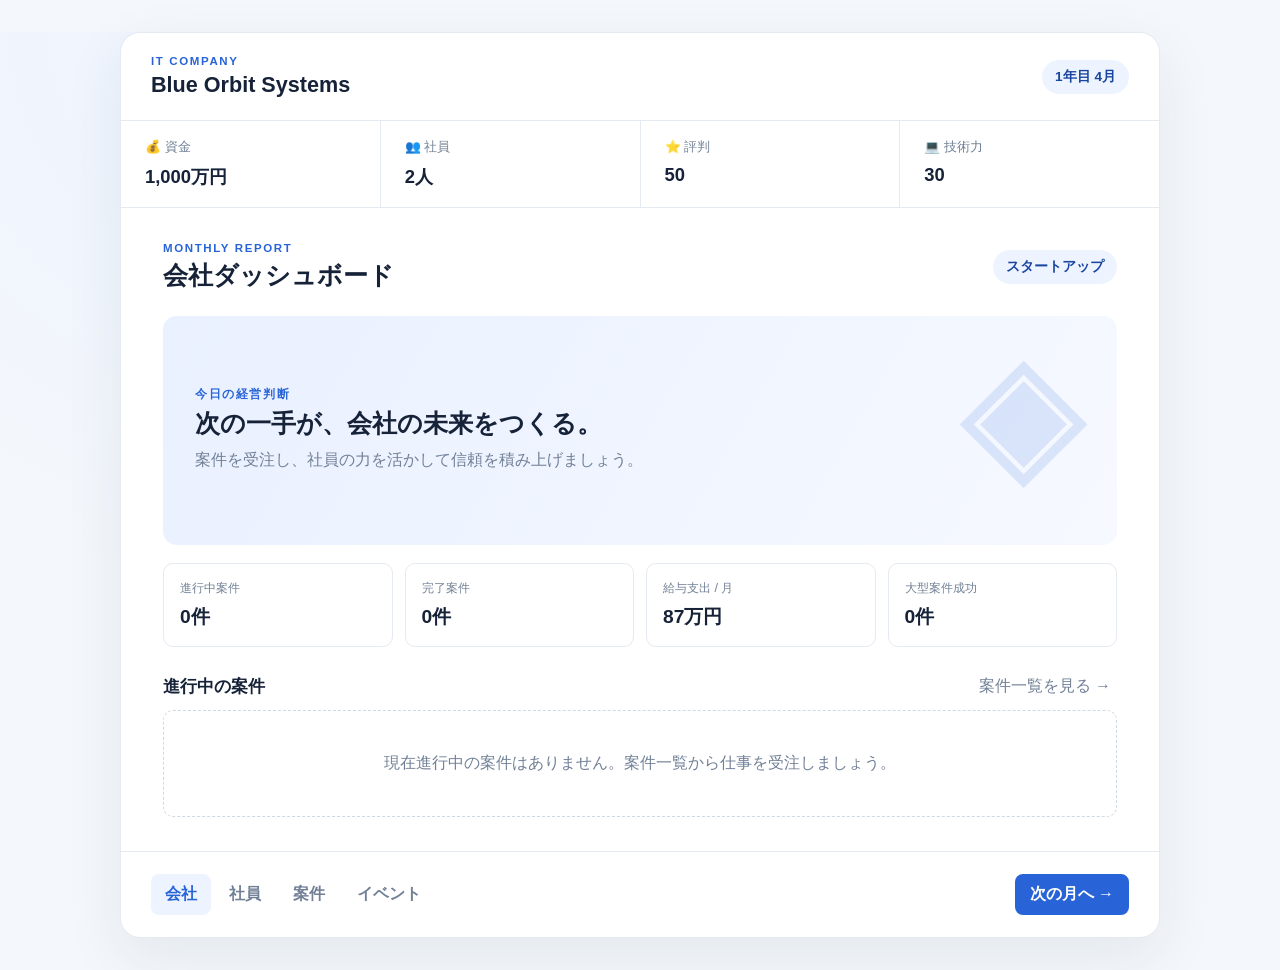
==== index.html @ 6cdd2da2 "1" ====
<!doctype html>
<html lang="ja">
<head>
  <meta charset="UTF-8">
  <meta name="viewport" content="width=device-width, initial-scale=1.0">
  <title>IT COMPANY - 会社経営シミュレーション</title>
  <link rel="stylesheet" href="css/common.css">
  <link rel="stylesheet" href="css/dashboard.css">
  <link rel="stylesheet" href="css/company.css">
  <link rel="stylesheet" href="css/employee.css">
  <link rel="stylesheet" href="css/project.css">
  <link rel="stylesheet" href="css/event.css">
</head>
<body>
  <main class="game-shell">
    <header class="topbar">
      <div>
        <p class="eyebrow">IT COMPANY</p>
        <h1 id="company-name">Blue Orbit Systems</h1>
      </div>
      <div class="date-badge" id="current-date">1年目 4月</div>
    </header>

    <section class="status-grid" aria-label="会社ステータス">
      <div class="status-card"><span>💰 資金</span><strong id="funds">---</strong></div>
      <div class="status-card"><span>👥 社員</span><strong id="employee-count">---</strong></div>
      <div class="status-card"><span>⭐ 評判</span><strong id="reputation">---</strong></div>
      <div class="status-card"><span>💻 技術力</span><strong id="technology">---</strong></div>
    </section>

    <section class="game-content">
      <div id="notification-area" class="notification-area" aria-live="polite"></div>
      <div id="main-content"></div>
    </section>

    <footer class="bottom-nav">
      <nav aria-label="メインメニュー">
        <button class="nav-button active" data-view="dashboard">会社</button>
        <button class="nav-button" data-view="employees">社員</button>
        <button class="nav-button" data-view="projects">案件</button>
        <button class="nav-button" data-view="events">イベント</button>
      </nav>
      <button id="next-month-button" class="primary-button">次の月へ <span>→</span></button>
    </footer>
  </main>
  <div id="modal-root"></div>
  <script type="module" src="js/main.js"></script>
</body>
</html>
---- css/common.css ----
:root {
  --ink: #162238;
  --muted: #718096;
  --line: #e5eaf1;
  --surface: #ffffff;
  --background: #f4f7fb;
  --primary: #2864d7;
  --primary-dark: #19479f;
  --success: #15805e;
  --warning: #b26b16;
  font-family: "Segoe UI", "Yu Gothic", sans-serif;
  color: var(--ink);
  background: var(--background);
}
* { box-sizing: border-box; }
body { margin: 0; min-width: 320px; background: radial-gradient(circle at 20% 0%, #eef4ff 0, transparent 36rem), var(--background); }
button { font: inherit; cursor: pointer; }
.game-shell { width: min(1040px, calc(100% - 32px)); margin: 32px auto; background: var(--surface); border: 1px solid var(--line); border-radius: 20px; overflow: hidden; box-shadow: 0 20px 60px #263b5b14; }
.topbar, .bottom-nav { display: flex; align-items: center; justify-content: space-between; padding: 22px 30px; }
.topbar { border-bottom: 1px solid var(--line); }
h1, h2, h3, p { margin-top: 0; }
h1 { margin-bottom: 0; font-size: 1.35rem; }
h2 { margin-bottom: 6px; font-size: 1.55rem; }
h3 { margin-bottom: 0; font-size: 1rem; }
.eyebrow { margin-bottom: 5px; color: var(--primary); font-size: .72rem; font-weight: 800; letter-spacing: .14em; }
.date-badge, .company-rank, .section-count { padding: 8px 13px; border-radius: 999px; background: #edf3ff; color: var(--primary-dark); font-size: .85rem; font-weight: 700; }
.status-grid { display: grid; grid-template-columns: repeat(4, 1fr); gap: 1px; background: var(--line); border-bottom: 1px solid var(--line); }
.status-card { display: flex; flex-direction: column; gap: 8px; padding: 18px 24px; background: var(--surface); color: var(--muted); font-size: .8rem; }
.status-card strong { color: var(--ink); font-size: 1.15rem; }
.game-content { min-height: 570px; padding: 34px 42px; }
.bottom-nav { border-top: 1px solid var(--line); gap: 20px; }
.bottom-nav nav { display: flex; gap: 4px; }
.nav-button, .text-button { border: 0; background: transparent; color: var(--muted); }
.nav-button { padding: 10px 14px; border-radius: 8px; font-weight: 700; }
.nav-button.active, .nav-button:hover { color: var(--primary); background: #edf3ff; }
.primary-button, .secondary-button { border: 0; border-radius: 8px; padding: 10px 15px; font-weight: 700; transition: .2s ease; }
.primary-button { background: var(--primary); color: #fff; }
.primary-button:hover { background: var(--primary-dark); transform: translateY(-1px); }
.primary-button:disabled { background: #cbd3df; cursor: not-allowed; transform: none; }
.secondary-button { border: 1px solid #cbd8ee; background: #f7faff; color: var(--primary-dark); }
.secondary-button:hover { background: #eaf1ff; }
.notification-area { position: fixed; z-index: 5; top: 22px; right: 22px; }
.notification { padding: 13px 18px; border-radius: 10px; color: #fff; box-shadow: 0 8px 24px #17243b2b; animation: slide-in .25s ease; }
.notification.success { background: var(--success); }.notification.warning { background: var(--warning); }.notification.info { background: var(--primary); }
.muted, small { color: var(--muted); }
.empty-state, .empty-inline { padding: 42px 20px; color: var(--muted); text-align: center; }
.empty-inline { border: 1px dashed #cfd8e6; border-radius: 10px; }
.big-icon { display: block; margin-bottom: 10px; font-size: 2rem; }
.modal-backdrop { position: fixed; z-index: 10; inset: 0; display: grid; place-items: center; padding: 20px; background: #12213b99; }
.modal-card { position: relative; width: min(470px, 100%); padding: 30px; border-radius: 16px; background: #fff; box-shadow: 0 18px 70px #0b183b4d; }
.modal-card h2 { margin-bottom: 14px; }.modal-card p { color: var(--muted); line-height: 1.7; }
.modal-close { position: absolute; top: 12px; right: 14px; border: 0; background: transparent; color: var(--muted); font-size: 1.7rem; }
.modal-image { height: 100px; margin: -30px -30px 22px; border-radius: 16px 16px 0 0; }
.choice-list { display: grid; gap: 10px; margin-top: 22px; }.choice-button { display: grid; gap: 4px; padding: 14px; border: 1px solid var(--line); border-radius: 9px; background: #fff; color: var(--ink); text-align: left; }.choice-button:hover { border-color: var(--primary); background: #f5f8ff; }.choice-button small { color: var(--muted); }
.rank { margin: 8px 0 12px; color: var(--primary); font-size: 4rem; font-weight: 900; text-align: center; }.final-card { text-align: center; }.final-stats { display: grid; grid-template-columns: repeat(2, 1fr); gap: 10px; margin: 20px 0; }.final-stats span { display: grid; gap: 4px; padding: 12px; border-radius: 8px; background: var(--background); color: var(--muted); font-size: .8rem; }.final-stats strong { color: var(--ink); font-size: 1rem; }
@keyframes slide-in { from { opacity: 0; transform: translateY(-8px); } to { opacity: 1; transform: translateY(0); } }
@media (max-width: 650px) { .game-shell { width: 100%; margin: 0; border: 0; border-radius: 0; }.topbar, .bottom-nav { padding: 18px; }.game-content { padding: 24px 18px; }.status-card { padding: 14px 10px; }.status-card span { font-size: .7rem; }.bottom-nav { align-items: stretch; flex-direction: column; }.bottom-nav nav { justify-content: space-between; }.nav-button { padding: 8px; }.bottom-nav .primary-button { width: 100%; }.notification-area { top: 10px; right: 10px; left: 10px; }.notification { text-align: center; } }
---- css/dashboard.css ----
.view-heading, .section-title, .project-heading, .card-title { display: flex; align-items: center; justify-content: space-between; gap: 14px; }
.view-heading { margin-bottom: 24px; }.view-heading h2 { margin-bottom: 0; }.section-title { margin: 28px 0 12px; }.section-title h3 { font-size: 1.05rem; }
.hero-panel { display: flex; justify-content: space-between; align-items: center; min-height: 190px; padding: 28px 32px; border-radius: 14px; background: linear-gradient(120deg, #e9f0ff, #f6f9ff); overflow: hidden; }.hero-panel p:not(.eyebrow) { max-width: 570px; margin-bottom: 0; color: var(--muted); line-height: 1.7; }.hero-mark { color: #2864d722; font-size: 8rem; font-weight: 900; }
.summary-grid { display: grid; grid-template-columns: repeat(4, 1fr); gap: 12px; margin-top: 18px; }.summary-grid > div { padding: 16px; border: 1px solid var(--line); border-radius: 10px; }.summary-grid span, .summary-grid strong { display: block; }.summary-grid span { margin-bottom: 7px; color: var(--muted); font-size: .78rem; }.summary-grid strong { font-size: 1.2rem; }
.active-project { padding: 15px; border: 1px solid var(--line); border-radius: 10px; }.project-heading span { color: var(--muted); font-size: .8rem; }.progress-track { height: 7px; margin: 12px 0 6px; overflow: hidden; border-radius: 4px; background: #e8edf5; }.progress-track span { display: block; height: 100%; border-radius: inherit; background: var(--primary); }.active-project small { font-size: .75rem; }
@media (max-width: 650px) { .summary-grid { grid-template-columns: repeat(2, 1fr); }.hero-mark { font-size: 4rem; } }
---- css/company.css ----
.section-count { background: #edf8f4; color: var(--success); }
---- css/employee.css ----
.card-list { display: grid; gap: 10px; }.employee-card, .candidate-card { display: flex; align-items: center; gap: 14px; padding: 16px; border: 1px solid var(--line); border-radius: 11px; }.candidate-card { background: #fbfcff; }.avatar { display: grid; flex: 0 0 46px; width: 46px; height: 46px; place-items: center; border-radius: 50%; background: #dce8ff; color: var(--primary-dark); font-weight: 800; font-size: 1.25rem; }.avatar.candidate { background: #e7f4ee; color: var(--success); }.employee-main { min-width: 0; flex: 1; }.card-title { justify-content: flex-start; }.card-title span { color: var(--muted); font-size: .78rem; }.stat-line { display: flex; flex-wrap: wrap; gap: 10px; margin: 8px 0; color: var(--muted); font-size: .75rem; }.hire-button { white-space: nowrap; }
---- css/project.css ----
.project-list { display: grid; grid-template-columns: repeat(2, 1fr); gap: 16px; }.project-card { overflow: hidden; border: 1px solid var(--line); border-radius: 12px; background: #fff; }.project-art { height: 105px; }.image-placeholder { display: grid; place-items: center; background: linear-gradient(135deg, #dce8ff, #eff4ff); color: #6185cb; font-size: .7rem; font-weight: 800; letter-spacing: .15em; }.project-body { padding: 18px; }.project-body p { min-height: 46px; color: var(--muted); font-size: .86rem; line-height: 1.6; }.difficulty { color: #e49b27; letter-spacing: 2px; }.requirements { display: grid; grid-template-columns: repeat(2, 1fr); gap: 8px; margin: 15px 0; color: var(--muted); font-size: .75rem; }.requirements strong { display: block; margin-top: 3px; color: var(--ink); }.accept-button { width: 100%; }
@media (max-width: 700px) { .project-list { grid-template-columns: 1fr; } }
---- css/event.css ----
.event-log { display: grid; gap: 0; }.event-log-item { display: grid; grid-template-columns: 16px 1fr auto; gap: 14px; padding: 18px 0; border-bottom: 1px solid var(--line); }.event-log-item p { margin: 5px 0 0; color: var(--muted); font-size: .85rem; }.event-log-item time { color: var(--muted); font-size: .75rem; }.event-dot { width: 10px; height: 10px; margin-top: 5px; border-radius: 50%; background: var(--primary); box-shadow: 0 0 0 5px #e7efff; }
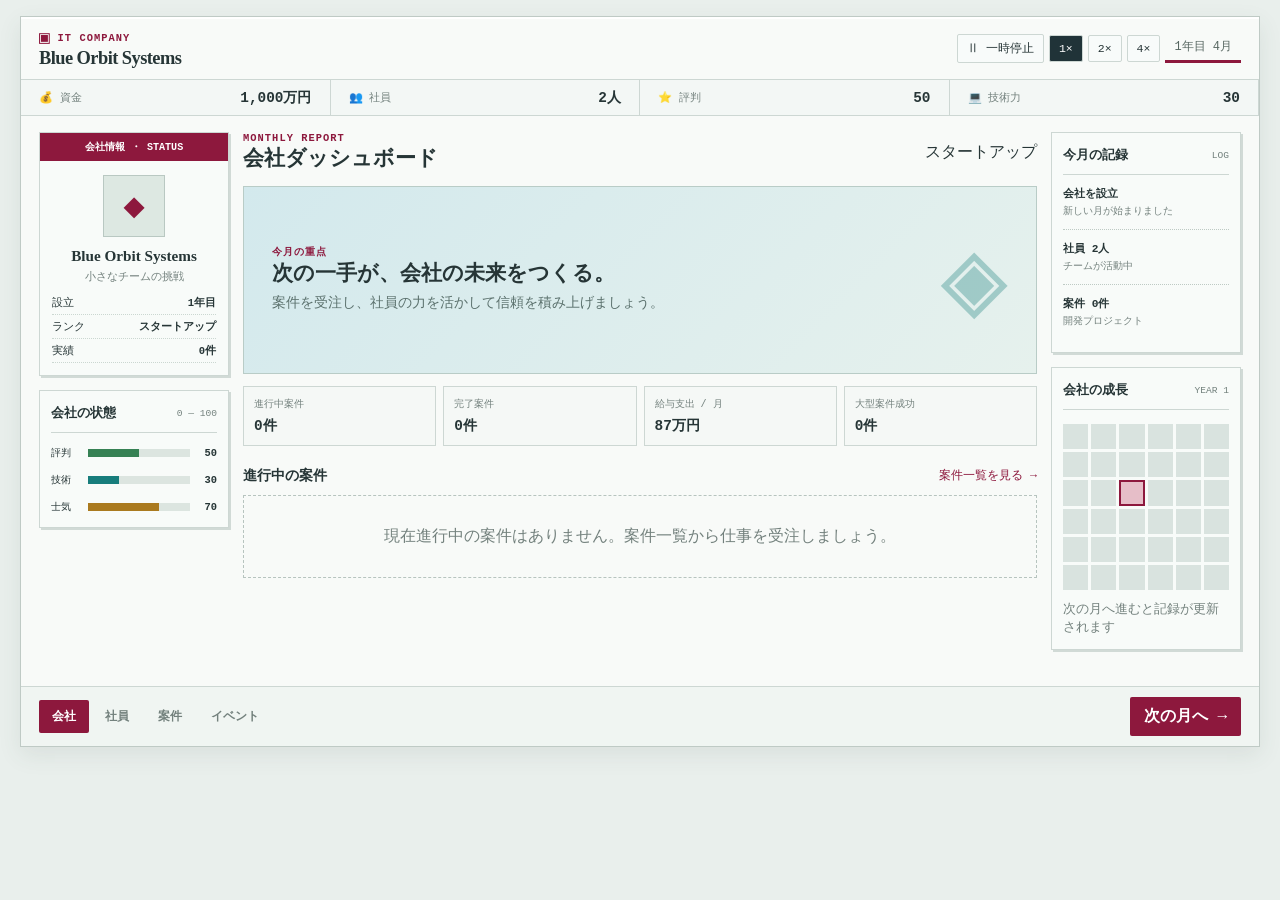
==== commit 6cc0ba62: "プロトタイプ" ====
--- a/index.html
+++ b/index.html
@@ -15,10 +15,16 @@
   <main class="game-shell">
     <header class="topbar">
       <div>
-        <p class="eyebrow">IT COMPANY</p>
+        <div class="brand-line"><span class="brand-mark">▣</span><p class="eyebrow">IT COMPANY</p></div>
         <h1 id="company-name">Blue Orbit Systems</h1>
       </div>
-      <div class="date-badge" id="current-date">1年目 4月</div>
+      <div class="topbar-controls">
+        <button class="control-button" type="button">Ⅱ 一時停止</button>
+        <button class="speed-button active" type="button">1×</button>
+        <button class="speed-button" type="button">2×</button>
+        <button class="speed-button" type="button">4×</button>
+        <span class="date-badge" id="current-date">1年目 4月</span>
+      </div>
     </header>
 
     <section class="status-grid" aria-label="会社ステータス">
--- a/css/common.css
+++ b/css/common.css
@@ -1,57 +1,32 @@
 :root {
-  --ink: #162238;
-  --muted: #718096;
-  --line: #e5eaf1;
-  --surface: #ffffff;
-  --background: #f4f7fb;
-  --primary: #2864d7;
-  --primary-dark: #19479f;
-  --success: #15805e;
-  --warning: #b26b16;
-  font-family: "Segoe UI", "Yu Gothic", sans-serif;
+  --ink: #263536;
+  --muted: #73817d;
+  --line: #cdd7d3;
+  --surface: #f8faf8;
+  --background: #e9efec;
+  --primary: #8d183d;
+  --primary-dark: #68102d;
+  --teal: #177d7c;
+  --green: #368154;
+  --gold: #aa7a1f;
+  font-family: "Courier New", "Yu Gothic", monospace;
   color: var(--ink);
   background: var(--background);
 }
 * { box-sizing: border-box; }
-body { margin: 0; min-width: 320px; background: radial-gradient(circle at 20% 0%, #eef4ff 0, transparent 36rem), var(--background); }
+body { margin: 0; min-width: 320px; background: var(--background); }
 button { font: inherit; cursor: pointer; }
-.game-shell { width: min(1040px, calc(100% - 32px)); margin: 32px auto; background: var(--surface); border: 1px solid var(--line); border-radius: 20px; overflow: hidden; box-shadow: 0 20px 60px #263b5b14; }
-.topbar, .bottom-nav { display: flex; align-items: center; justify-content: space-between; padding: 22px 30px; }
-.topbar { border-bottom: 1px solid var(--line); }
-h1, h2, h3, p { margin-top: 0; }
-h1 { margin-bottom: 0; font-size: 1.35rem; }
-h2 { margin-bottom: 6px; font-size: 1.55rem; }
-h3 { margin-bottom: 0; font-size: 1rem; }
-.eyebrow { margin-bottom: 5px; color: var(--primary); font-size: .72rem; font-weight: 800; letter-spacing: .14em; }
-.date-badge, .company-rank, .section-count { padding: 8px 13px; border-radius: 999px; background: #edf3ff; color: var(--primary-dark); font-size: .85rem; font-weight: 700; }
-.status-grid { display: grid; grid-template-columns: repeat(4, 1fr); gap: 1px; background: var(--line); border-bottom: 1px solid var(--line); }
-.status-card { display: flex; flex-direction: column; gap: 8px; padding: 18px 24px; background: var(--surface); color: var(--muted); font-size: .8rem; }
-.status-card strong { color: var(--ink); font-size: 1.15rem; }
-.game-content { min-height: 570px; padding: 34px 42px; }
-.bottom-nav { border-top: 1px solid var(--line); gap: 20px; }
-.bottom-nav nav { display: flex; gap: 4px; }
-.nav-button, .text-button { border: 0; background: transparent; color: var(--muted); }
-.nav-button { padding: 10px 14px; border-radius: 8px; font-weight: 700; }
-.nav-button.active, .nav-button:hover { color: var(--primary); background: #edf3ff; }
-.primary-button, .secondary-button { border: 0; border-radius: 8px; padding: 10px 15px; font-weight: 700; transition: .2s ease; }
-.primary-button { background: var(--primary); color: #fff; }
-.primary-button:hover { background: var(--primary-dark); transform: translateY(-1px); }
-.primary-button:disabled { background: #cbd3df; cursor: not-allowed; transform: none; }
-.secondary-button { border: 1px solid #cbd8ee; background: #f7faff; color: var(--primary-dark); }
-.secondary-button:hover { background: #eaf1ff; }
-.notification-area { position: fixed; z-index: 5; top: 22px; right: 22px; }
-.notification { padding: 13px 18px; border-radius: 10px; color: #fff; box-shadow: 0 8px 24px #17243b2b; animation: slide-in .25s ease; }
-.notification.success { background: var(--success); }.notification.warning { background: var(--warning); }.notification.info { background: var(--primary); }
-.muted, small { color: var(--muted); }
-.empty-state, .empty-inline { padding: 42px 20px; color: var(--muted); text-align: center; }
-.empty-inline { border: 1px dashed #cfd8e6; border-radius: 10px; }
-.big-icon { display: block; margin-bottom: 10px; font-size: 2rem; }
-.modal-backdrop { position: fixed; z-index: 10; inset: 0; display: grid; place-items: center; padding: 20px; background: #12213b99; }
-.modal-card { position: relative; width: min(470px, 100%); padding: 30px; border-radius: 16px; background: #fff; box-shadow: 0 18px 70px #0b183b4d; }
-.modal-card h2 { margin-bottom: 14px; }.modal-card p { color: var(--muted); line-height: 1.7; }
-.modal-close { position: absolute; top: 12px; right: 14px; border: 0; background: transparent; color: var(--muted); font-size: 1.7rem; }
-.modal-image { height: 100px; margin: -30px -30px 22px; border-radius: 16px 16px 0 0; }
-.choice-list { display: grid; gap: 10px; margin-top: 22px; }.choice-button { display: grid; gap: 4px; padding: 14px; border: 1px solid var(--line); border-radius: 9px; background: #fff; color: var(--ink); text-align: left; }.choice-button:hover { border-color: var(--primary); background: #f5f8ff; }.choice-button small { color: var(--muted); }
-.rank { margin: 8px 0 12px; color: var(--primary); font-size: 4rem; font-weight: 900; text-align: center; }.final-card { text-align: center; }.final-stats { display: grid; grid-template-columns: repeat(2, 1fr); gap: 10px; margin: 20px 0; }.final-stats span { display: grid; gap: 4px; padding: 12px; border-radius: 8px; background: var(--background); color: var(--muted); font-size: .8rem; }.final-stats strong { color: var(--ink); font-size: 1rem; }
-@keyframes slide-in { from { opacity: 0; transform: translateY(-8px); } to { opacity: 1; transform: translateY(0); } }
-@media (max-width: 650px) { .game-shell { width: 100%; margin: 0; border: 0; border-radius: 0; }.topbar, .bottom-nav { padding: 18px; }.game-content { padding: 24px 18px; }.status-card { padding: 14px 10px; }.status-card span { font-size: .7rem; }.bottom-nav { align-items: stretch; flex-direction: column; }.bottom-nav nav { justify-content: space-between; }.nav-button { padding: 8px; }.bottom-nav .primary-button { width: 100%; }.notification-area { top: 10px; right: 10px; left: 10px; }.notification { text-align: center; } }+.game-shell { width: min(1240px, calc(100% - 28px)); margin: 16px auto; background: var(--surface); border: 1px solid #bfcac5; box-shadow: 0 2px 0 #fff inset, 0 8px 22px #40504a18; }
+.topbar, .bottom-nav { display: flex; align-items: center; justify-content: space-between; padding: 10px 18px; }
+.topbar { min-height: 56px; border-bottom: 1px solid var(--line); }
+.brand-line { display: flex; align-items: center; gap: 8px; }.brand-mark { color: var(--primary); font-size: 1.1rem; }.topbar h1 { margin: 0; font-family: Georgia, serif; font-size: 1.15rem; letter-spacing: -.03em; }.eyebrow { margin: 0; color: var(--primary); font-size: .65rem; font-weight: 700; letter-spacing: .1em; }
+.topbar-controls { display: flex; align-items: center; gap: 5px; }.control-button, .speed-button { padding: 6px 9px; border: 1px solid var(--line); border-radius: 2px; background: #f8fbfa; color: var(--ink); font-size: .72rem; }.speed-button.active, .control-button:hover { background: #203338; color: #fff; }.date-badge { padding: 5px 9px; border-bottom: 3px solid var(--primary); color: #586762; font-size: .75rem; }
+h1, h2, h3, p { margin-top: 0; } h2 { margin-bottom: 4px; font-family: Georgia, serif; font-size: 1.32rem; } h3 { margin-bottom: 0; font-size: .9rem; }
+.status-grid { display: grid; grid-template-columns: repeat(4, 1fr); border-bottom: 1px solid var(--line); }.status-card { display: grid; grid-template-columns: 1fr auto; align-items: center; padding: 8px 18px; border-right: 1px solid var(--line); background: #f3f7f5; color: var(--muted); font-size: .7rem; }.status-card strong { color: var(--ink); font-size: .9rem; }
+.game-content { min-height: 570px; padding: 16px 18px 24px; }.bottom-nav { border-top: 1px solid var(--line); background: #f0f5f2; gap: 16px; }.bottom-nav nav { display: flex; gap: 3px; }.nav-button, .text-button { border: 0; background: transparent; color: var(--muted); }.nav-button { padding: 8px 13px; border-radius: 2px; font-size: .78rem; font-weight: 700; }.nav-button.active, .nav-button:hover { color: #fff; background: var(--primary); }
+.primary-button, .secondary-button { border: 1px solid transparent; border-radius: 2px; padding: 8px 13px; font-weight: 700; transition: .15s ease; }.primary-button { background: var(--primary); color: #fff; }.primary-button:hover { background: var(--primary-dark); }.primary-button:disabled { background: #c6cfcb; cursor: not-allowed; }.secondary-button { border-color: #aebdb7; background: #f7faf8; color: var(--primary-dark); }
+.notification-area { position: fixed; z-index: 5; top: 16px; right: 16px; }.notification { padding: 11px 15px; border: 2px solid #fff; color: #fff; box-shadow: 3px 3px 0 #37494266; animation: slide-in .2s ease; }.notification.success { background: var(--green); }.notification.warning { background: var(--gold); }.notification.info { background: var(--teal); }
+.muted, small { color: var(--muted); }.empty-state, .empty-inline { padding: 30px 16px; color: var(--muted); text-align: center; }.empty-inline { border: 1px dashed #b7c4bf; }.big-icon { display: block; margin-bottom: 10px; font-size: 2rem; }
+.modal-backdrop { position: fixed; z-index: 10; inset: 0; display: grid; place-items: center; padding: 20px; background: #233432b8; }.modal-card { position: relative; width: min(470px, 100%); padding: 26px; border: 1px solid var(--line); background: #f8fbf9; box-shadow: 5px 5px 0 #20343155; }.modal-card p { color: var(--muted); line-height: 1.7; }.modal-close { position: absolute; top: 8px; right: 10px; border: 0; background: transparent; color: var(--muted); font-size: 1.5rem; }.modal-image { height: 85px; margin: -26px -26px 18px; }.choice-list { display: grid; gap: 8px; margin-top: 18px; }.choice-button { display: grid; gap: 4px; padding: 12px; border: 1px solid var(--line); background: #fff; color: var(--ink); text-align: left; }.choice-button:hover { border-color: var(--primary); background: #fff5f7; }.rank { margin: 8px 0 12px; color: var(--primary); font-size: 4rem; font-weight: 900; text-align: center; }.final-card { text-align: center; }.final-stats { display: grid; grid-template-columns: repeat(2, 1fr); gap: 8px; margin: 18px 0; }.final-stats span { display: grid; gap: 4px; padding: 10px; background: #e9f0ed; color: var(--muted); font-size: .75rem; }.final-stats strong { color: var(--ink); }
+@keyframes slide-in { from { opacity: 0; transform: translateY(-6px); } to { opacity: 1; transform: translateY(0); } }
+@media (max-width: 700px) { .game-shell { width: 100%; margin: 0; border-width: 0; }.topbar, .bottom-nav { padding: 10px; }.topbar-controls { gap: 2px; }.control-button { display: none; }.status-card { padding: 8px 6px; }.status-card span { font-size: .62rem; }.game-content { padding: 12px 10px 18px; }.bottom-nav { align-items: stretch; flex-direction: column; }.bottom-nav nav { justify-content: space-between; }.nav-button { padding: 8px 6px; }.bottom-nav .primary-button { width: 100%; } }
--- a/css/dashboard.css
+++ b/css/dashboard.css
@@ -1,6 +1,7 @@
-.view-heading, .section-title, .project-heading, .card-title { display: flex; align-items: center; justify-content: space-between; gap: 14px; }
-.view-heading { margin-bottom: 24px; }.view-heading h2 { margin-bottom: 0; }.section-title { margin: 28px 0 12px; }.section-title h3 { font-size: 1.05rem; }
-.hero-panel { display: flex; justify-content: space-between; align-items: center; min-height: 190px; padding: 28px 32px; border-radius: 14px; background: linear-gradient(120deg, #e9f0ff, #f6f9ff); overflow: hidden; }.hero-panel p:not(.eyebrow) { max-width: 570px; margin-bottom: 0; color: var(--muted); line-height: 1.7; }.hero-mark { color: #2864d722; font-size: 8rem; font-weight: 900; }
-.summary-grid { display: grid; grid-template-columns: repeat(4, 1fr); gap: 12px; margin-top: 18px; }.summary-grid > div { padding: 16px; border: 1px solid var(--line); border-radius: 10px; }.summary-grid span, .summary-grid strong { display: block; }.summary-grid span { margin-bottom: 7px; color: var(--muted); font-size: .78rem; }.summary-grid strong { font-size: 1.2rem; }
-.active-project { padding: 15px; border: 1px solid var(--line); border-radius: 10px; }.project-heading span { color: var(--muted); font-size: .8rem; }.progress-track { height: 7px; margin: 12px 0 6px; overflow: hidden; border-radius: 4px; background: #e8edf5; }.progress-track span { display: block; height: 100%; border-radius: inherit; background: var(--primary); }.active-project small { font-size: .75rem; }
-@media (max-width: 650px) { .summary-grid { grid-template-columns: repeat(2, 1fr); }.hero-mark { font-size: 4rem; } }+.view-heading, .section-title, .project-heading, .card-title { display: flex; align-items: center; justify-content: space-between; gap: 12px; }.view-heading { margin-bottom: 14px; }.view-heading h2 { margin-bottom: 0; }.section-title { margin: 20px 0 10px; }.section-title h3 { font-size: .9rem; }.text-button { padding: 0; color: var(--primary); font-size: .73rem; }
+.dashboard-layout { display: grid; grid-template-columns: 190px minmax(0, 1fr) 190px; gap: 14px; }.dashboard-side { display: grid; align-content: start; gap: 14px; }.dashboard-center { min-width: 0; }.pixel-panel { border: 1px solid var(--line); background: #f8fbf9; box-shadow: 2px 2px 0 #d1dad6; }.panel-ribbon { padding: 7px 9px; background: var(--primary); color: #fff; font-size: .63rem; font-weight: 700; }.company-panel { padding-bottom: 12px; text-align: center; }.company-panel h3 { font-family: Georgia, serif; font-size: .95rem; }.company-panel p { margin: 5px 0 12px; font-size: .68rem; }.company-emblem { display: grid; width: 62px; height: 62px; margin: 14px auto 10px; place-items: center; border: 1px solid #b9c8c2; background: #dde8e2; color: var(--primary); font-size: 2.2rem; }.mini-facts { display: grid; gap: 5px; padding: 0 12px; text-align: left; font-size: .66rem; }.mini-facts span { display: flex; justify-content: space-between; border-bottom: 1px dotted #cbd7d1; padding-bottom: 4px; }.mini-facts b { color: var(--ink); }
+.pixel-panel:not(.company-panel) { padding: 13px 11px; }.panel-title { display: flex; align-items: center; justify-content: space-between; padding-bottom: 10px; border-bottom: 1px solid var(--line); }.panel-title h3 { font-size: .82rem; }.panel-title small { font-size: .6rem; }.meter-row { display: grid; grid-template-columns: 32px 1fr 22px; align-items: center; gap: 5px; margin-top: 13px; font-size: .63rem; }.meter { height: 8px; background: #dce5e0; }.meter i { display: block; height: 100%; background: var(--green); }.meter.teal i { background: var(--teal); }.meter.gold i { background: var(--gold); }.meter-row b { font-size: .65rem; text-align: right; }
+.hero-panel { display: flex; justify-content: space-between; align-items: center; min-height: 155px; padding: 24px 28px; border: 1px solid #b9ccc7; background: linear-gradient(135deg, #d3e9ed, #e6f1ed); overflow: hidden; }.hero-panel p:not(.eyebrow) { max-width: 460px; margin-bottom: 0; color: #5b716d; font-family: Georgia, serif; font-size: .85rem; line-height: 1.7; }.hero-mark { color: #177d7c55; font-size: 7rem; font-weight: 900; }.summary-grid { display: grid; grid-template-columns: repeat(4, 1fr); gap: 7px; margin-top: 12px; }.summary-grid > div { padding: 10px; border: 1px solid var(--line); background: #f5f8f6; }.summary-grid span, .summary-grid strong { display: block; }.summary-grid span { margin-bottom: 5px; color: var(--muted); font-size: .63rem; }.summary-grid strong { font-size: .9rem; }
+.active-project { padding: 12px; border: 1px solid var(--line); background: #fbfcfa; }.project-heading span { color: var(--muted); font-size: .68rem; }.progress-track { height: 7px; margin: 10px 0 5px; overflow: hidden; background: #dde6e1; }.progress-track span { display: block; height: 100%; background: var(--teal); }.active-project small { font-size: .65rem; }.log-entry { display: grid; gap: 3px; padding: 11px 0; border-bottom: 1px dotted #becac4; }.log-entry:last-child { border-bottom: 0; }.log-entry b { font-size: .7rem; }.log-entry span { color: var(--muted); font-size: .62rem; }.pixel-map { display: grid; grid-template-columns: repeat(6, 1fr); gap: 3px; margin: 14px 0 10px; }.pixel-map i { aspect-ratio: 1; background: #d9e3df; }.pixel-map i.selected { border: 2px solid var(--primary); background: #e6bec8; }
+@media (max-width: 920px) { .dashboard-layout { grid-template-columns: 150px minmax(0, 1fr); }.right-side { display: none; } }
+@media (max-width: 650px) { .dashboard-layout { display: block; }.left-side { display: none; }.summary-grid { grid-template-columns: repeat(2, 1fr); }.hero-mark { font-size: 4rem; } }
--- a/css/employee.css
+++ b/css/employee.css
@@ -1 +1 @@
-.card-list { display: grid; gap: 10px; }.employee-card, .candidate-card { display: flex; align-items: center; gap: 14px; padding: 16px; border: 1px solid var(--line); border-radius: 11px; }.candidate-card { background: #fbfcff; }.avatar { display: grid; flex: 0 0 46px; width: 46px; height: 46px; place-items: center; border-radius: 50%; background: #dce8ff; color: var(--primary-dark); font-weight: 800; font-size: 1.25rem; }.avatar.candidate { background: #e7f4ee; color: var(--success); }.employee-main { min-width: 0; flex: 1; }.card-title { justify-content: flex-start; }.card-title span { color: var(--muted); font-size: .78rem; }.stat-line { display: flex; flex-wrap: wrap; gap: 10px; margin: 8px 0; color: var(--muted); font-size: .75rem; }.hire-button { white-space: nowrap; }+.card-list { display: grid; gap: 8px; }.employee-card, .candidate-card { display: flex; align-items: center; gap: 14px; padding: 13px; border: 1px solid var(--line); background: #fbfcfa; }.candidate-card { background: #f4f8f5; }.avatar { display: grid; flex: 0 0 42px; width: 42px; height: 42px; place-items: center; border: 1px solid #b7c8c0; border-radius: 2px; background: #dce8df; color: var(--primary-dark); font-weight: 800; font-size: 1.1rem; }.avatar.candidate { background: #e7f4ee; color: var(--success); }.employee-main { min-width: 0; flex: 1; }.card-title { justify-content: flex-start; }.card-title span { color: var(--muted); font-size: .72rem; }.stat-line { display: flex; flex-wrap: wrap; gap: 10px; margin: 7px 0; color: var(--muted); font-size: .68rem; }.hire-button { white-space: nowrap; }
--- a/css/project.css
+++ b/css/project.css
@@ -1,2 +1,2 @@
-.project-list { display: grid; grid-template-columns: repeat(2, 1fr); gap: 16px; }.project-card { overflow: hidden; border: 1px solid var(--line); border-radius: 12px; background: #fff; }.project-art { height: 105px; }.image-placeholder { display: grid; place-items: center; background: linear-gradient(135deg, #dce8ff, #eff4ff); color: #6185cb; font-size: .7rem; font-weight: 800; letter-spacing: .15em; }.project-body { padding: 18px; }.project-body p { min-height: 46px; color: var(--muted); font-size: .86rem; line-height: 1.6; }.difficulty { color: #e49b27; letter-spacing: 2px; }.requirements { display: grid; grid-template-columns: repeat(2, 1fr); gap: 8px; margin: 15px 0; color: var(--muted); font-size: .75rem; }.requirements strong { display: block; margin-top: 3px; color: var(--ink); }.accept-button { width: 100%; }
+.project-list { display: grid; grid-template-columns: repeat(2, 1fr); gap: 12px; }.project-card { overflow: hidden; border: 1px solid var(--line); background: #fff; }.project-art { height: 92px; }.image-placeholder { display: grid; place-items: center; background: linear-gradient(135deg, #d5e7e9, #eef4ef); color: #438080; font-size: .65rem; font-weight: 800; letter-spacing: .15em; }.project-body { padding: 14px; }.project-body p { min-height: 42px; color: var(--muted); font-size: .76rem; line-height: 1.6; }.difficulty { color: #b07a20; letter-spacing: 2px; }.requirements { display: grid; grid-template-columns: repeat(2, 1fr); gap: 7px; margin: 13px 0; color: var(--muted); font-size: .68rem; }.requirements strong { display: block; margin-top: 3px; color: var(--ink); }.accept-button { width: 100%; }
 @media (max-width: 700px) { .project-list { grid-template-columns: 1fr; } }
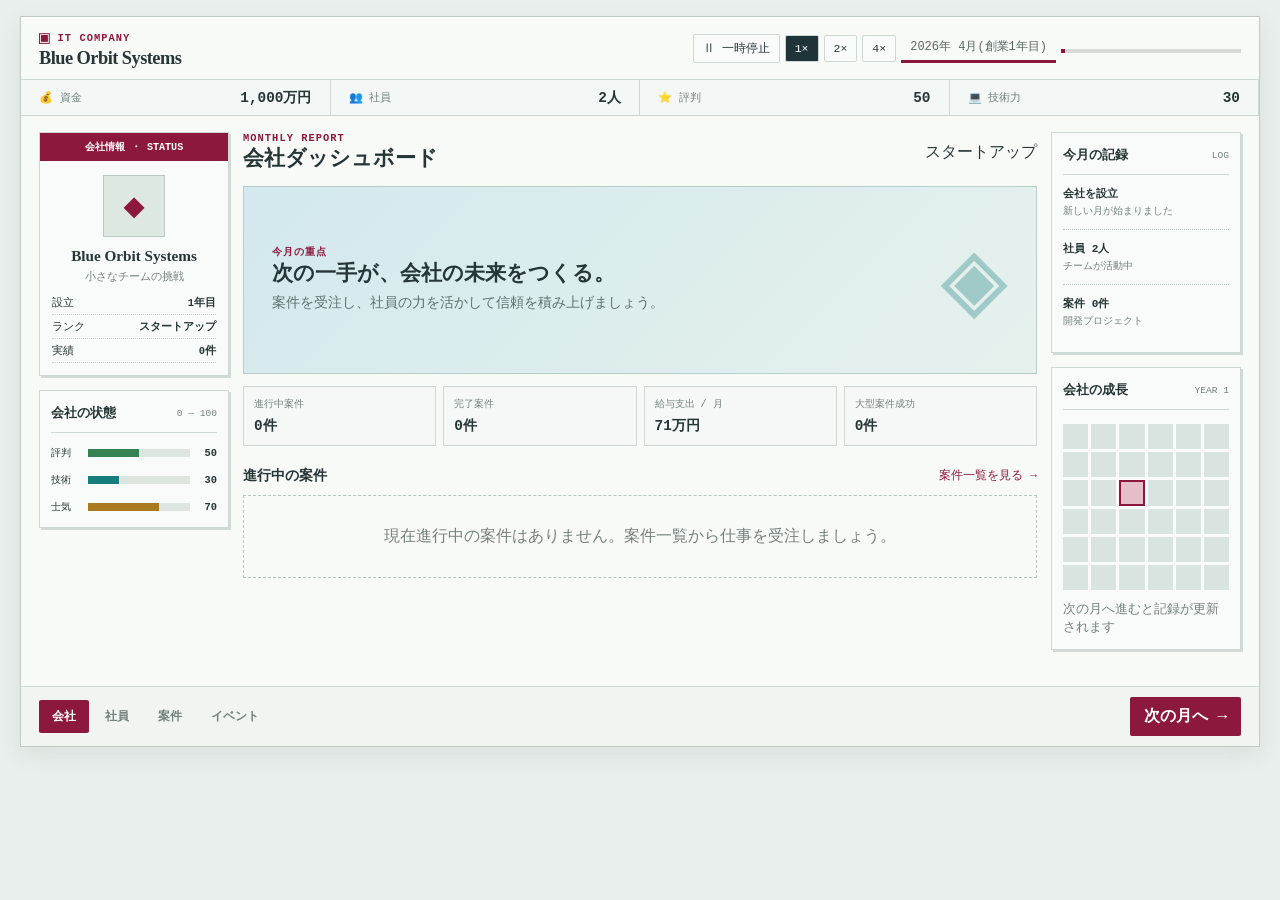
==== commit 0ca815c4: "時間経過の追加１" ====
--- a/index.html
+++ b/index.html
@@ -19,11 +19,12 @@
         <h1 id="company-name">Blue Orbit Systems</h1>
       </div>
       <div class="topbar-controls">
-        <button class="control-button" type="button">Ⅱ 一時停止</button>
-        <button class="speed-button active" type="button">1×</button>
-        <button class="speed-button" type="button">2×</button>
-        <button class="speed-button" type="button">4×</button>
-        <span class="date-badge" id="current-date">1年目 4月</span>
+        <button id="pause-button" class="control-button" type="button">Ⅱ 一時停止</button>
+        <button id="speed-1" class="speed-button active" type="button">1×</button>
+        <button id="speed-2" class="speed-button" type="button">2×</button>
+        <button id="speed-4" class="speed-button" type="button">4×</button>
+        <span id="current-date" class="date-badge">1年目 4月</span>
+        <div id="time-progress"><div id="time-progress-fill"></div></div>
       </div>
     </header>
 
--- a/css/common.css
+++ b/css/common.css
@@ -30,3 +30,18 @@
 .modal-backdrop { position: fixed; z-index: 10; inset: 0; display: grid; place-items: center; padding: 20px; background: #233432b8; }.modal-card { position: relative; width: min(470px, 100%); padding: 26px; border: 1px solid var(--line); background: #f8fbf9; box-shadow: 5px 5px 0 #20343155; }.modal-card p { color: var(--muted); line-height: 1.7; }.modal-close { position: absolute; top: 8px; right: 10px; border: 0; background: transparent; color: var(--muted); font-size: 1.5rem; }.modal-image { height: 85px; margin: -26px -26px 18px; }.choice-list { display: grid; gap: 8px; margin-top: 18px; }.choice-button { display: grid; gap: 4px; padding: 12px; border: 1px solid var(--line); background: #fff; color: var(--ink); text-align: left; }.choice-button:hover { border-color: var(--primary); background: #fff5f7; }.rank { margin: 8px 0 12px; color: var(--primary); font-size: 4rem; font-weight: 900; text-align: center; }.final-card { text-align: center; }.final-stats { display: grid; grid-template-columns: repeat(2, 1fr); gap: 8px; margin: 18px 0; }.final-stats span { display: grid; gap: 4px; padding: 10px; background: #e9f0ed; color: var(--muted); font-size: .75rem; }.final-stats strong { color: var(--ink); }
 @keyframes slide-in { from { opacity: 0; transform: translateY(-6px); } to { opacity: 1; transform: translateY(0); } }
 @media (max-width: 700px) { .game-shell { width: 100%; margin: 0; border-width: 0; }.topbar, .bottom-nav { padding: 10px; }.topbar-controls { gap: 2px; }.control-button { display: none; }.status-card { padding: 8px 6px; }.status-card span { font-size: .62rem; }.game-content { padding: 12px 10px 18px; }.bottom-nav { align-items: stretch; flex-direction: column; }.bottom-nav nav { justify-content: space-between; }.nav-button { padding: 8px 6px; }.bottom-nav .primary-button { width: 100%; } }
+
+#time-progress {
+  width: 180px;
+  height: 4px;
+  margin-top: 6px;
+  background: #d9d9d9;
+  overflow: hidden;
+}
+
+#time-progress-fill {
+  width: 0%;
+  height: 100%;
+  background: #8d123e;
+  transition: width 0.1s linear;
+}
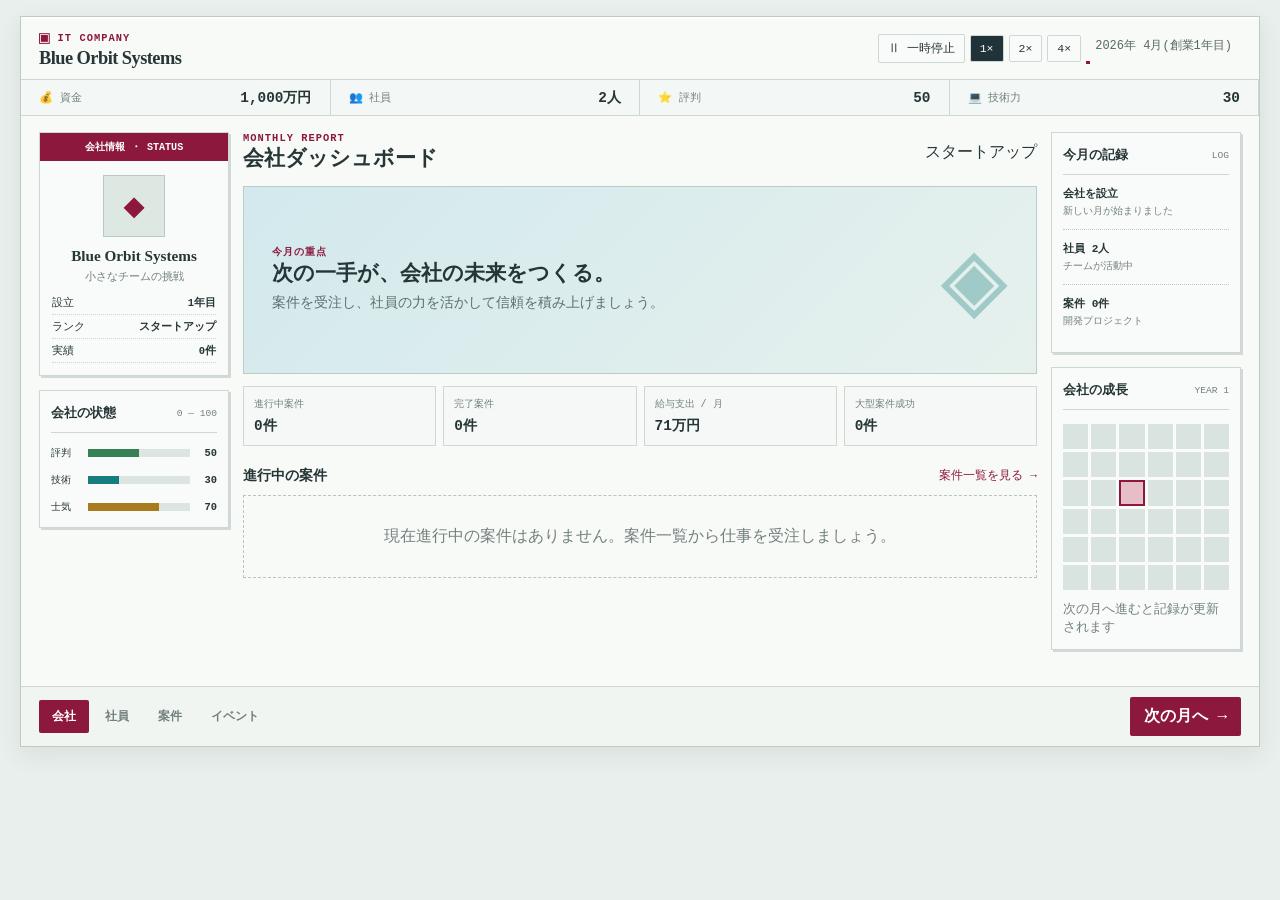
==== commit c689adcf: "時間経過の追加２" ====
--- a/index.html
+++ b/index.html
@@ -24,7 +24,6 @@
         <button id="speed-2" class="speed-button" type="button">2×</button>
         <button id="speed-4" class="speed-button" type="button">4×</button>
         <span id="current-date" class="date-badge">1年目 4月</span>
-        <div id="time-progress"><div id="time-progress-fill"></div></div>
       </div>
     </header>
 
--- a/css/common.css
+++ b/css/common.css
@@ -20,7 +20,23 @@
 .topbar, .bottom-nav { display: flex; align-items: center; justify-content: space-between; padding: 10px 18px; }
 .topbar { min-height: 56px; border-bottom: 1px solid var(--line); }
 .brand-line { display: flex; align-items: center; gap: 8px; }.brand-mark { color: var(--primary); font-size: 1.1rem; }.topbar h1 { margin: 0; font-family: Georgia, serif; font-size: 1.15rem; letter-spacing: -.03em; }.eyebrow { margin: 0; color: var(--primary); font-size: .65rem; font-weight: 700; letter-spacing: .1em; }
-.topbar-controls { display: flex; align-items: center; gap: 5px; }.control-button, .speed-button { padding: 6px 9px; border: 1px solid var(--line); border-radius: 2px; background: #f8fbfa; color: var(--ink); font-size: .72rem; }.speed-button.active, .control-button:hover { background: #203338; color: #fff; }.date-badge { padding: 5px 9px; border-bottom: 3px solid var(--primary); color: #586762; font-size: .75rem; }
+.topbar-controls { display: flex; align-items: center; gap: 5px; }.control-button, .speed-button { padding: 6px 9px; border: 1px solid var(--line); border-radius: 2px; background: #f8fbfa; color: var(--ink); font-size: .72rem; }.speed-button.active, .control-button:hover { background: #203338; color: #fff; }
+.date-badge {
+  position: relative;
+  padding: 5px 9px 10px;
+  color: #586762;
+  font-size: .75rem;
+}
+.date-badge::after {
+  content: "";
+  position: absolute;
+  left: 0;
+  bottom: 0;
+  width: var(--progress-width, 0%);
+  height: 3px;
+  background: var(--primary);
+  transition: width 0.1s linear;
+}
 h1, h2, h3, p { margin-top: 0; } h2 { margin-bottom: 4px; font-family: Georgia, serif; font-size: 1.32rem; } h3 { margin-bottom: 0; font-size: .9rem; }
 .status-grid { display: grid; grid-template-columns: repeat(4, 1fr); border-bottom: 1px solid var(--line); }.status-card { display: grid; grid-template-columns: 1fr auto; align-items: center; padding: 8px 18px; border-right: 1px solid var(--line); background: #f3f7f5; color: var(--muted); font-size: .7rem; }.status-card strong { color: var(--ink); font-size: .9rem; }
 .game-content { min-height: 570px; padding: 16px 18px 24px; }.bottom-nav { border-top: 1px solid var(--line); background: #f0f5f2; gap: 16px; }.bottom-nav nav { display: flex; gap: 3px; }.nav-button, .text-button { border: 0; background: transparent; color: var(--muted); }.nav-button { padding: 8px 13px; border-radius: 2px; font-size: .78rem; font-weight: 700; }.nav-button.active, .nav-button:hover { color: #fff; background: var(--primary); }
@@ -30,18 +46,3 @@
 .modal-backdrop { position: fixed; z-index: 10; inset: 0; display: grid; place-items: center; padding: 20px; background: #233432b8; }.modal-card { position: relative; width: min(470px, 100%); padding: 26px; border: 1px solid var(--line); background: #f8fbf9; box-shadow: 5px 5px 0 #20343155; }.modal-card p { color: var(--muted); line-height: 1.7; }.modal-close { position: absolute; top: 8px; right: 10px; border: 0; background: transparent; color: var(--muted); font-size: 1.5rem; }.modal-image { height: 85px; margin: -26px -26px 18px; }.choice-list { display: grid; gap: 8px; margin-top: 18px; }.choice-button { display: grid; gap: 4px; padding: 12px; border: 1px solid var(--line); background: #fff; color: var(--ink); text-align: left; }.choice-button:hover { border-color: var(--primary); background: #fff5f7; }.rank { margin: 8px 0 12px; color: var(--primary); font-size: 4rem; font-weight: 900; text-align: center; }.final-card { text-align: center; }.final-stats { display: grid; grid-template-columns: repeat(2, 1fr); gap: 8px; margin: 18px 0; }.final-stats span { display: grid; gap: 4px; padding: 10px; background: #e9f0ed; color: var(--muted); font-size: .75rem; }.final-stats strong { color: var(--ink); }
 @keyframes slide-in { from { opacity: 0; transform: translateY(-6px); } to { opacity: 1; transform: translateY(0); } }
 @media (max-width: 700px) { .game-shell { width: 100%; margin: 0; border-width: 0; }.topbar, .bottom-nav { padding: 10px; }.topbar-controls { gap: 2px; }.control-button { display: none; }.status-card { padding: 8px 6px; }.status-card span { font-size: .62rem; }.game-content { padding: 12px 10px 18px; }.bottom-nav { align-items: stretch; flex-direction: column; }.bottom-nav nav { justify-content: space-between; }.nav-button { padding: 8px 6px; }.bottom-nav .primary-button { width: 100%; } }
-
-#time-progress {
-  width: 180px;
-  height: 4px;
-  margin-top: 6px;
-  background: #d9d9d9;
-  overflow: hidden;
-}
-
-#time-progress-fill {
-  width: 0%;
-  height: 100%;
-  background: #8d123e;
-  transition: width 0.1s linear;
-}
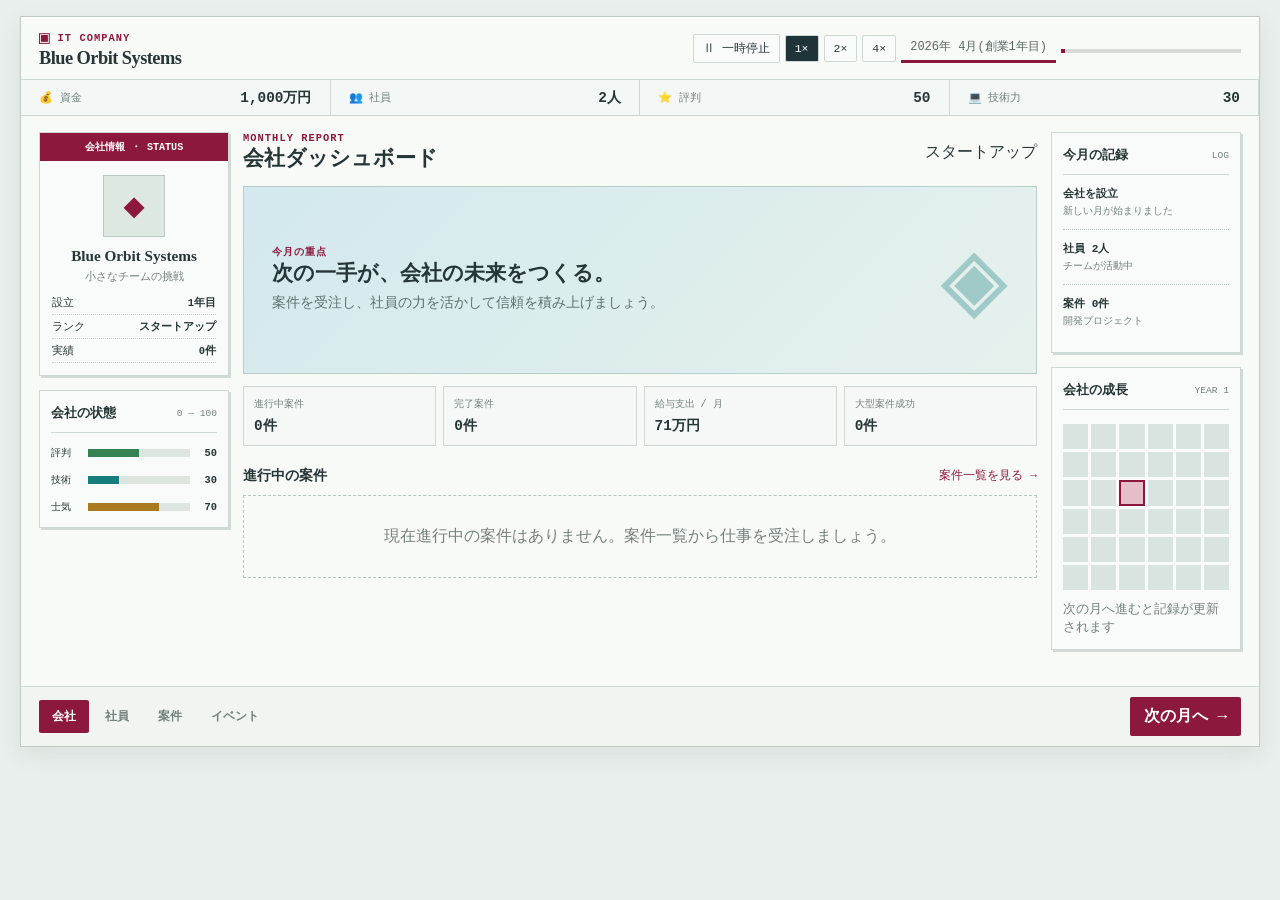
==== commit bff9370d: "Revert "Merge branch 'main' of https://github.com/faopaic/graduation-project" This reverts commit 0a" ====
--- a/index.html
+++ b/index.html
@@ -24,6 +24,7 @@
         <button id="speed-2" class="speed-button" type="button">2×</button>
         <button id="speed-4" class="speed-button" type="button">4×</button>
         <span id="current-date" class="date-badge">1年目 4月</span>
+        <div id="time-progress"><div id="time-progress-fill"></div></div>
       </div>
     </header>
 
--- a/css/common.css
+++ b/css/common.css
@@ -20,23 +20,7 @@
 .topbar, .bottom-nav { display: flex; align-items: center; justify-content: space-between; padding: 10px 18px; }
 .topbar { min-height: 56px; border-bottom: 1px solid var(--line); }
 .brand-line { display: flex; align-items: center; gap: 8px; }.brand-mark { color: var(--primary); font-size: 1.1rem; }.topbar h1 { margin: 0; font-family: Georgia, serif; font-size: 1.15rem; letter-spacing: -.03em; }.eyebrow { margin: 0; color: var(--primary); font-size: .65rem; font-weight: 700; letter-spacing: .1em; }
-.topbar-controls { display: flex; align-items: center; gap: 5px; }.control-button, .speed-button { padding: 6px 9px; border: 1px solid var(--line); border-radius: 2px; background: #f8fbfa; color: var(--ink); font-size: .72rem; }.speed-button.active, .control-button:hover { background: #203338; color: #fff; }
-.date-badge {
-  position: relative;
-  padding: 5px 9px 10px;
-  color: #586762;
-  font-size: .75rem;
-}
-.date-badge::after {
-  content: "";
-  position: absolute;
-  left: 0;
-  bottom: 0;
-  width: var(--progress-width, 0%);
-  height: 3px;
-  background: var(--primary);
-  transition: width 0.1s linear;
-}
+.topbar-controls { display: flex; align-items: center; gap: 5px; }.control-button, .speed-button { padding: 6px 9px; border: 1px solid var(--line); border-radius: 2px; background: #f8fbfa; color: var(--ink); font-size: .72rem; }.speed-button.active, .control-button:hover { background: #203338; color: #fff; }.date-badge { padding: 5px 9px; border-bottom: 3px solid var(--primary); color: #586762; font-size: .75rem; }
 h1, h2, h3, p { margin-top: 0; } h2 { margin-bottom: 4px; font-family: Georgia, serif; font-size: 1.32rem; } h3 { margin-bottom: 0; font-size: .9rem; }
 .status-grid { display: grid; grid-template-columns: repeat(4, 1fr); border-bottom: 1px solid var(--line); }.status-card { display: grid; grid-template-columns: 1fr auto; align-items: center; padding: 8px 18px; border-right: 1px solid var(--line); background: #f3f7f5; color: var(--muted); font-size: .7rem; }.status-card strong { color: var(--ink); font-size: .9rem; }
 .game-content { min-height: 570px; padding: 16px 18px 24px; }.bottom-nav { border-top: 1px solid var(--line); background: #f0f5f2; gap: 16px; }.bottom-nav nav { display: flex; gap: 3px; }.nav-button, .text-button { border: 0; background: transparent; color: var(--muted); }.nav-button { padding: 8px 13px; border-radius: 2px; font-size: .78rem; font-weight: 700; }.nav-button.active, .nav-button:hover { color: #fff; background: var(--primary); }
@@ -46,3 +30,18 @@
 .modal-backdrop { position: fixed; z-index: 10; inset: 0; display: grid; place-items: center; padding: 20px; background: #233432b8; }.modal-card { position: relative; width: min(470px, 100%); padding: 26px; border: 1px solid var(--line); background: #f8fbf9; box-shadow: 5px 5px 0 #20343155; }.modal-card p { color: var(--muted); line-height: 1.7; }.modal-close { position: absolute; top: 8px; right: 10px; border: 0; background: transparent; color: var(--muted); font-size: 1.5rem; }.modal-image { height: 85px; margin: -26px -26px 18px; }.choice-list { display: grid; gap: 8px; margin-top: 18px; }.choice-button { display: grid; gap: 4px; padding: 12px; border: 1px solid var(--line); background: #fff; color: var(--ink); text-align: left; }.choice-button:hover { border-color: var(--primary); background: #fff5f7; }.rank { margin: 8px 0 12px; color: var(--primary); font-size: 4rem; font-weight: 900; text-align: center; }.final-card { text-align: center; }.final-stats { display: grid; grid-template-columns: repeat(2, 1fr); gap: 8px; margin: 18px 0; }.final-stats span { display: grid; gap: 4px; padding: 10px; background: #e9f0ed; color: var(--muted); font-size: .75rem; }.final-stats strong { color: var(--ink); }
 @keyframes slide-in { from { opacity: 0; transform: translateY(-6px); } to { opacity: 1; transform: translateY(0); } }
 @media (max-width: 700px) { .game-shell { width: 100%; margin: 0; border-width: 0; }.topbar, .bottom-nav { padding: 10px; }.topbar-controls { gap: 2px; }.control-button { display: none; }.status-card { padding: 8px 6px; }.status-card span { font-size: .62rem; }.game-content { padding: 12px 10px 18px; }.bottom-nav { align-items: stretch; flex-direction: column; }.bottom-nav nav { justify-content: space-between; }.nav-button { padding: 8px 6px; }.bottom-nav .primary-button { width: 100%; } }
+
+#time-progress {
+  width: 180px;
+  height: 4px;
+  margin-top: 6px;
+  background: #d9d9d9;
+  overflow: hidden;
+}
+
+#time-progress-fill {
+  width: 0%;
+  height: 100%;
+  background: #8d123e;
+  transition: width 0.1s linear;
+}
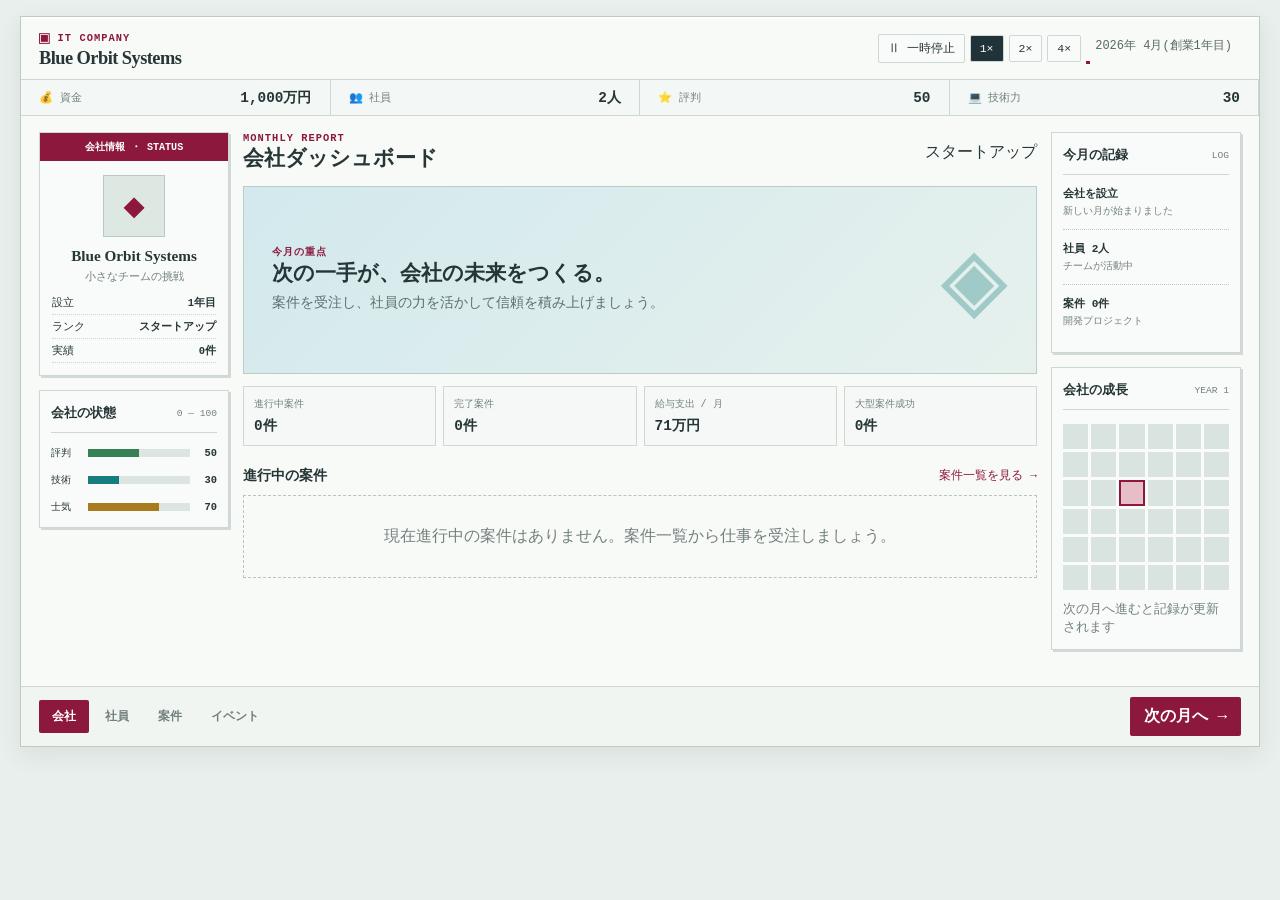
==== commit 8de55421: "修正" ====
--- a/index.html
+++ b/index.html
@@ -24,7 +24,6 @@
         <button id="speed-2" class="speed-button" type="button">2×</button>
         <button id="speed-4" class="speed-button" type="button">4×</button>
         <span id="current-date" class="date-badge">1年目 4月</span>
-        <div id="time-progress"><div id="time-progress-fill"></div></div>
       </div>
     </header>
 
--- a/css/common.css
+++ b/css/common.css
@@ -20,7 +20,23 @@
 .topbar, .bottom-nav { display: flex; align-items: center; justify-content: space-between; padding: 10px 18px; }
 .topbar { min-height: 56px; border-bottom: 1px solid var(--line); }
 .brand-line { display: flex; align-items: center; gap: 8px; }.brand-mark { color: var(--primary); font-size: 1.1rem; }.topbar h1 { margin: 0; font-family: Georgia, serif; font-size: 1.15rem; letter-spacing: -.03em; }.eyebrow { margin: 0; color: var(--primary); font-size: .65rem; font-weight: 700; letter-spacing: .1em; }
-.topbar-controls { display: flex; align-items: center; gap: 5px; }.control-button, .speed-button { padding: 6px 9px; border: 1px solid var(--line); border-radius: 2px; background: #f8fbfa; color: var(--ink); font-size: .72rem; }.speed-button.active, .control-button:hover { background: #203338; color: #fff; }.date-badge { padding: 5px 9px; border-bottom: 3px solid var(--primary); color: #586762; font-size: .75rem; }
+.topbar-controls { display: flex; align-items: center; gap: 5px; }.control-button, .speed-button { padding: 6px 9px; border: 1px solid var(--line); border-radius: 2px; background: #f8fbfa; color: var(--ink); font-size: .72rem; }.speed-button.active, .control-button:hover { background: #203338; color: #fff; }
+.date-badge {
+  position: relative;
+  padding: 5px 9px 10px;
+  color: #586762;
+  font-size: .75rem;
+}
+.date-badge::after {
+  content: "";
+  position: absolute;
+  left: 0;
+  bottom: 0;
+  width: var(--progress-width, 0%);
+  height: 3px;
+  background: var(--primary);
+  transition: width 0.1s linear;
+}
 h1, h2, h3, p { margin-top: 0; } h2 { margin-bottom: 4px; font-family: Georgia, serif; font-size: 1.32rem; } h3 { margin-bottom: 0; font-size: .9rem; }
 .status-grid { display: grid; grid-template-columns: repeat(4, 1fr); border-bottom: 1px solid var(--line); }.status-card { display: grid; grid-template-columns: 1fr auto; align-items: center; padding: 8px 18px; border-right: 1px solid var(--line); background: #f3f7f5; color: var(--muted); font-size: .7rem; }.status-card strong { color: var(--ink); font-size: .9rem; }
 .game-content { min-height: 570px; padding: 16px 18px 24px; }.bottom-nav { border-top: 1px solid var(--line); background: #f0f5f2; gap: 16px; }.bottom-nav nav { display: flex; gap: 3px; }.nav-button, .text-button { border: 0; background: transparent; color: var(--muted); }.nav-button { padding: 8px 13px; border-radius: 2px; font-size: .78rem; font-weight: 700; }.nav-button.active, .nav-button:hover { color: #fff; background: var(--primary); }
@@ -30,18 +46,3 @@
 .modal-backdrop { position: fixed; z-index: 10; inset: 0; display: grid; place-items: center; padding: 20px; background: #233432b8; }.modal-card { position: relative; width: min(470px, 100%); padding: 26px; border: 1px solid var(--line); background: #f8fbf9; box-shadow: 5px 5px 0 #20343155; }.modal-card p { color: var(--muted); line-height: 1.7; }.modal-close { position: absolute; top: 8px; right: 10px; border: 0; background: transparent; color: var(--muted); font-size: 1.5rem; }.modal-image { height: 85px; margin: -26px -26px 18px; }.choice-list { display: grid; gap: 8px; margin-top: 18px; }.choice-button { display: grid; gap: 4px; padding: 12px; border: 1px solid var(--line); background: #fff; color: var(--ink); text-align: left; }.choice-button:hover { border-color: var(--primary); background: #fff5f7; }.rank { margin: 8px 0 12px; color: var(--primary); font-size: 4rem; font-weight: 900; text-align: center; }.final-card { text-align: center; }.final-stats { display: grid; grid-template-columns: repeat(2, 1fr); gap: 8px; margin: 18px 0; }.final-stats span { display: grid; gap: 4px; padding: 10px; background: #e9f0ed; color: var(--muted); font-size: .75rem; }.final-stats strong { color: var(--ink); }
 @keyframes slide-in { from { opacity: 0; transform: translateY(-6px); } to { opacity: 1; transform: translateY(0); } }
 @media (max-width: 700px) { .game-shell { width: 100%; margin: 0; border-width: 0; }.topbar, .bottom-nav { padding: 10px; }.topbar-controls { gap: 2px; }.control-button { display: none; }.status-card { padding: 8px 6px; }.status-card span { font-size: .62rem; }.game-content { padding: 12px 10px 18px; }.bottom-nav { align-items: stretch; flex-direction: column; }.bottom-nav nav { justify-content: space-between; }.nav-button { padding: 8px 6px; }.bottom-nav .primary-button { width: 100%; } }
-
-#time-progress {
-  width: 180px;
-  height: 4px;
-  margin-top: 6px;
-  background: #d9d9d9;
-  overflow: hidden;
-}
-
-#time-progress-fill {
-  width: 0%;
-  height: 100%;
-  background: #8d123e;
-  transition: width 0.1s linear;
-}
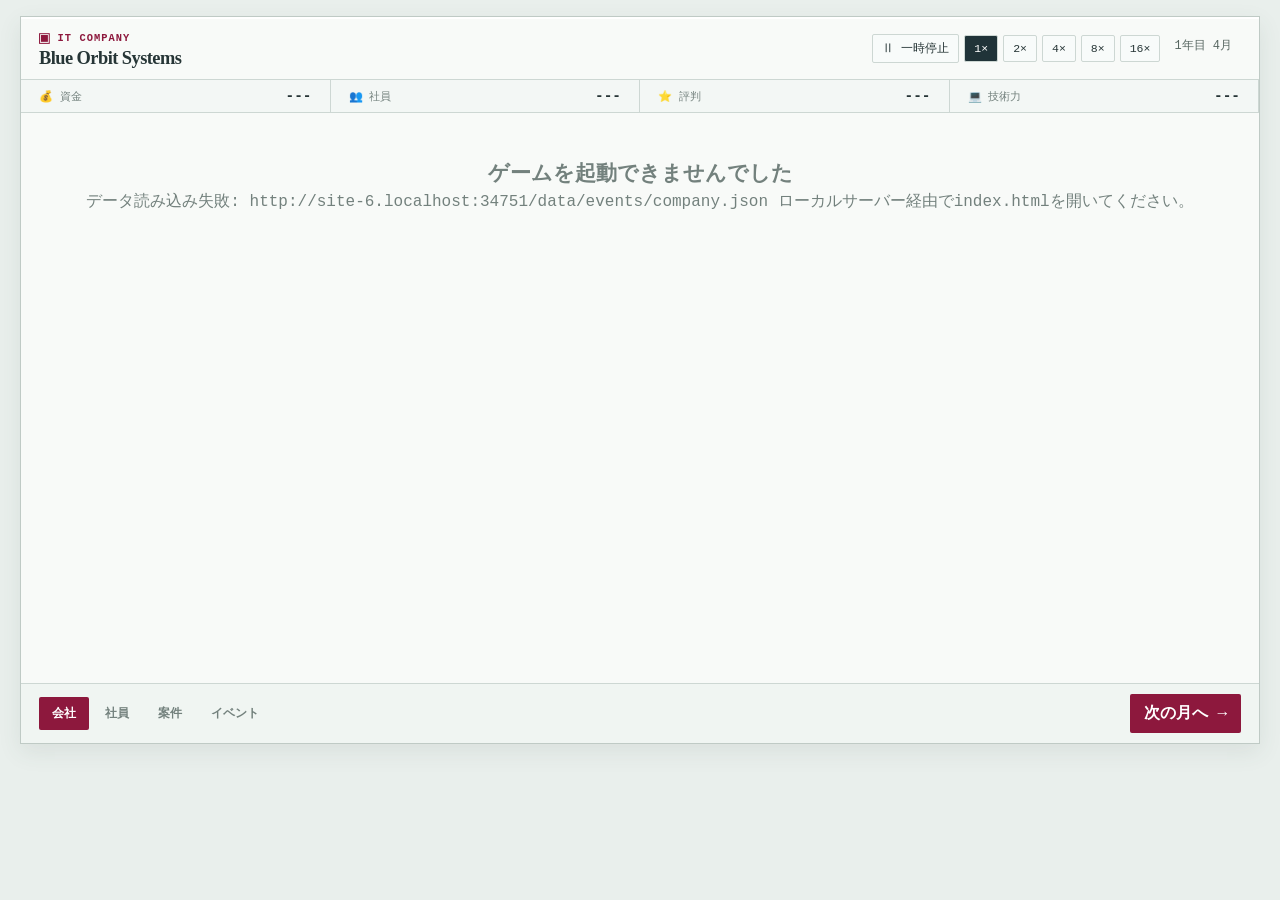
==== commit ec098064: "倍速の追加" ====
--- a/index.html
+++ b/index.html
@@ -23,6 +23,8 @@
         <button id="speed-1" class="speed-button active" type="button">1×</button>
         <button id="speed-2" class="speed-button" type="button">2×</button>
         <button id="speed-4" class="speed-button" type="button">4×</button>
+        <button id="speed-8" class="speed-button" type="button">8×</button>
+        <button id="speed-16" class="speed-button" type="button">16×</button>
         <span id="current-date" class="date-badge">1年目 4月</span>
       </div>
     </header>
--- a/css/dashboard.css
+++ b/css/dashboard.css
@@ -3,5 +3,48 @@
 .pixel-panel:not(.company-panel) { padding: 13px 11px; }.panel-title { display: flex; align-items: center; justify-content: space-between; padding-bottom: 10px; border-bottom: 1px solid var(--line); }.panel-title h3 { font-size: .82rem; }.panel-title small { font-size: .6rem; }.meter-row { display: grid; grid-template-columns: 32px 1fr 22px; align-items: center; gap: 5px; margin-top: 13px; font-size: .63rem; }.meter { height: 8px; background: #dce5e0; }.meter i { display: block; height: 100%; background: var(--green); }.meter.teal i { background: var(--teal); }.meter.gold i { background: var(--gold); }.meter-row b { font-size: .65rem; text-align: right; }
 .hero-panel { display: flex; justify-content: space-between; align-items: center; min-height: 155px; padding: 24px 28px; border: 1px solid #b9ccc7; background: linear-gradient(135deg, #d3e9ed, #e6f1ed); overflow: hidden; }.hero-panel p:not(.eyebrow) { max-width: 460px; margin-bottom: 0; color: #5b716d; font-family: Georgia, serif; font-size: .85rem; line-height: 1.7; }.hero-mark { color: #177d7c55; font-size: 7rem; font-weight: 900; }.summary-grid { display: grid; grid-template-columns: repeat(4, 1fr); gap: 7px; margin-top: 12px; }.summary-grid > div { padding: 10px; border: 1px solid var(--line); background: #f5f8f6; }.summary-grid span, .summary-grid strong { display: block; }.summary-grid span { margin-bottom: 5px; color: var(--muted); font-size: .63rem; }.summary-grid strong { font-size: .9rem; }
 .active-project { padding: 12px; border: 1px solid var(--line); background: #fbfcfa; }.project-heading span { color: var(--muted); font-size: .68rem; }.progress-track { height: 7px; margin: 10px 0 5px; overflow: hidden; background: #dde6e1; }.progress-track span { display: block; height: 100%; background: var(--teal); }.active-project small { font-size: .65rem; }.log-entry { display: grid; gap: 3px; padding: 11px 0; border-bottom: 1px dotted #becac4; }.log-entry:last-child { border-bottom: 0; }.log-entry b { font-size: .7rem; }.log-entry span { color: var(--muted); font-size: .62rem; }.pixel-map { display: grid; grid-template-columns: repeat(6, 1fr); gap: 3px; margin: 14px 0 10px; }.pixel-map i { aspect-ratio: 1; background: #d9e3df; }.pixel-map i.selected { border: 2px solid var(--primary); background: #e6bec8; }
+.pagination { display: flex; align-items: center; justify-content: center; gap: 12px; margin: 16px 0 24px; }.pagination span { min-width: 48px; color: var(--muted); font-size: .72rem; text-align: center; }.pagination .secondary-button { min-width: 58px; }
 @media (max-width: 920px) { .dashboard-layout { grid-template-columns: 150px minmax(0, 1fr); }.right-side { display: none; } }
 @media (max-width: 650px) { .dashboard-layout { display: block; }.left-side { display: none; }.summary-grid { grid-template-columns: repeat(2, 1fr); }.hero-mark { font-size: 4rem; } }
+
+.growth-cell {
+  display: flex;
+  align-items: center;
+  justify-content: center;
+  font-size: 10px;
+  font-weight: bold;
+  color: white;
+  cursor: pointer;
+}
+/* 評判レベル */
+.level-1 {
+  background: #f0f0f0;
+  color: #555;
+}
+.level-2 {
+  background: #dde9e4;
+}
+.level-3 {
+  background: #c8ddd4;
+}
+.level-4 {
+  background: #b1d0c4;
+}
+.level-5 {
+  background: #97c2b2;
+}
+.level-6 {
+  background: #79b29d;
+}
+.level-7 {
+  background: #5aa088;
+}
+.level-8 {
+  background: #3b8a72;
+}
+.level-9 {
+  background: #25715a;
+}
+.level-10 {
+  background: #105946;
+}
